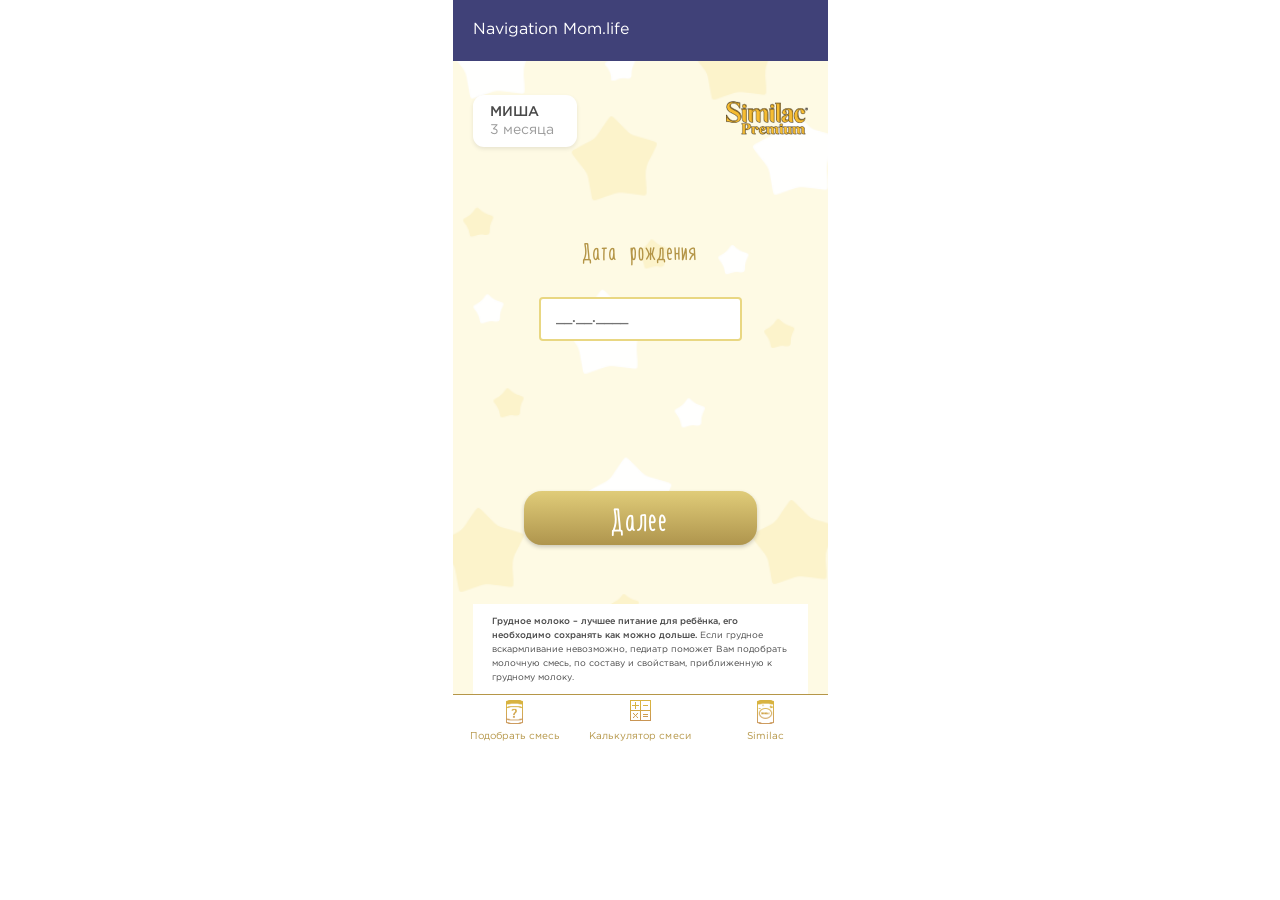
==== public/birthday.html @ ddb2da78 "changes" ====
<!DOCTYPE html>
<html lang="en">
  <head>
    <meta charset="utf-8">
    <meta http-equiv="X-UA-Compatible" content="IE=edge">
    <meta name="viewport" content="width=device-width , initial-scale=1">
    <meta name="description" content="">
    <meta name="keywords" content="">
    <title>index</title>
    <link rel="icon" href="favicon.ico" type="image/x-icon">
    <link rel="stylesheet" href="css/magnific-popup.css">
    <link rel="stylesheet" href="css/style.css">
    <!--if lt IE 9
    script(src='https://oss.maxcdn.com/html5shiv/3.7.2/html5shiv.min.js')
    script(src='https://oss.maxcdn.com/respond/1.4.2/respond.min.js')
    -->
  </head>
  <body>
    <div class="page">
      <header>Navigation Mom.life</header>
      <div class="content">
        <div class="content__header">
          <div class="header__person">
            <div class="person__name">Миша</div>
            <div class="person__years">3 месяца</div>
          </div>
          <div class="header__logo"><a href="index.html"><img src="images/logo.png" alt="Similac Premium"></a></div>
        </div>
        <div class="content__inner transparent">
          <ul class="pagination"></ul>
          <div class="inner__wrap">
            <form class="date__birth" action="#" id="date-choice">
              <h1 class="title text-center">Дата рождения</h1>
              <div class="form__el">
                <input type="text" name="birth-date" id="date" placeholder="__.__.____">
                <input class="primary__btn" type="submit" value="Далее">
              </div>
            </form>
          </div>
        </div>
        <div class="page__description"><strong>Грудное молоко – лучшее питание для ребёнка, его необходимо сохранять как можно дольше.</strong> Если грудное вскармливание невозможно, педиатр поможет Вам подобрать молочную смесь, по составу и свойствам, приближенную к грудному молоку.</div>
      </div>
      <div class="bottom__nav"><a href="screen-2.html">Подобрать смесь</a><a href="calculate.html">Калькулятор смеси</a><a href="products.html">Similac</a></div>
      <div class="mfp-hide white-popup-block" id="warning">
        <p>Помните, что данный сервис носит рекомендательный характер – все изменения в рацион малыша нужно вносить после согласования с педиатром!</p>
        <p class="brand__color"><strong>ВАЖНО:</strong> дети старше 6 месяцев должны получать дополнительное питание (прикорм) помимо грудного молока или смеси.</p>
        <form class="warning__form text-center" action="#">
          <div class="form__el">
            <input type="checkbox" name="choice-warning" id="check"><span></span>
            <label for="check">Я согласна</label>
          </div>
        </form>
        <p><a class="primary__btn is-disabled popup-modal-dismiss" href="birthday.html">Хорошо</a></p>
      </div>
    </div>
    <!-- jQuery-->
    <script src="https://code.jquery.com/jquery-3.2.1.slim.min.js" integrity="sha384-KJ3o2DKtIkvYIK3UENzmM7KCkRr/rE9/Qpg6aAZGJwFDMVNA/GpGFF93hXpG5KkN" crossorigin="anonymous"></script>
    <!-- Mask input-->
    <script src="js/jquery.maskedinput.min.js"></script>
    <!-- Magnific popup-->
    <script src="js/jquery.magnific-popup.min.js"></script>
    <!-- Main script-->
    <script src="js/main.js"></script>
  </body>
</html>
---- public/css/style.css ----
@charset "UTF-8";
/** Generated by FG **/
@font-face {
  font-family: 'Conv_GothamPro';
  src: url("../fonts/GothamPro.eot");
  src: local("☺"), url("../fonts/GothamPro.woff") format("woff"), url("../fonts/GothamPro.ttf") format("truetype"), url("../fonts/GothamPro.svg") format("svg");
  font-weight: normal;
  font-style: normal; }

/** Generated by FG **/
@font-face {
  font-family: 'Conv_GothamPro-Medium';
  src: url("../fonts/GothamPro-Medium.eot");
  src: local("☺"), url("../fonts/GothamPro-Medium.woff") format("woff"), url("../fonts/GothamPro-Medium.ttf") format("truetype"), url("../fonts/GothamPro-Medium.svg") format("svg");
  font-weight: normal;
  font-style: normal; }

/** Generated by FG **/
@font-face {
  font-family: 'Conv_Engine-Regular';
  src: url("../fonts/Engine-Regular.eot");
  src: local("☺"), url("../fonts/Engine-Regular.woff") format("woff"), url("../fonts/Engine-Regular.ttf") format("truetype"), url("../fonts/Engine-Regular.svg") format("svg");
  font-weight: normal;
  font-style: normal; }

* {
  margin: 0;
  padding: 0;
  border: 0;
  font: inherit;
  vertical-align: baseline; }

article, aside, details, figcaption, figure, footer, header, hgroup, menu, nav, section {
  display: block; }

body {
  min-height: 100%;
  position: relative;
  background-color: #fff;
  font-family: 'Conv_GothamPro' , sans-serif;
  font-weight: normal;
  font-style: normal;
  color: #4a4a4a;
  font-size: 14px;
  line-height: 1.3;
  -webkit-text-size-adjust: none; }

ol, ul {
  list-style: none; }

blockquote, q {
  quotes: none; }

blockquote:before, blockquote:after, q:before, q:after {
  content: '';
  content: none; }

table {
  border-collapse: collapse;
  border-spacing: 0; }

img {
  max-width: 100%;
  border: none; }

a {
  -webkit-transition: all .3s ease-in-out;
  -moz-transition: all .3s ease-in-out;
  -ms-transition: all .3s ease-in-out;
  -o-transition: all .3s ease-in-out;
  transition: all .3s ease-in-out; }

a:hover, a:active, a:focus {
  text-decoration: none; }

a:focus, input:focus, textarea:focus {
  outline: none; }

html {
  height: 100%; }

*, *:before, *:after {
  -moz-box-sizing: border-box;
  -webkit-box-sizing: border-box;
  box-sizing: border-box; }

.page {
  max-width: 375px;
  margin: 0 auto;
  background: url(../images/bg.png) center top no-repeat;
  -webkit-background-size: cover;
  -o-background-size: cover;
  background-size: cover; }

header {
  padding: 20px;
  background: #404178;
  font-size: 16px;
  color: #FFF; }

.content {
  padding: 34px 20px 0 20px;
  overflow: hidden; }

.content__header {
  margin-bottom: 30px;
  display: flex;
  -webkit-align-items: center;
  align-items: center;
  -webkit-justify-content: space-between;
  justify-content: space-between; }
  .content__header .header__person {
    min-width: 104px;
    padding: 8px 8px 8px 17px;
    line-height: 18px;
    border-radius: 11px;
    background-color: #ffffff;
    box-shadow: 0 2px 4px 0 rgba(0, 0, 0, 0.09); }
  .content__header .person__name {
    font-family: 'Conv_GothamPro-Medium';
    text-transform: uppercase;
    color: #4a4a4a; }
  .content__header .person__years {
    color: #9b9b9b; }

.nav {
  border-radius: 8px;
  background-color: #fff;
  overflow: hidden; }
  .nav li {
    list-style: none; }
  .nav a {
    display: block;
    padding: 14px 29px 14px 75px;
    font-family: 'Conv_Engine-Regular';
    font-size: 24px;
    text-decoration: none;
    text-transform: uppercase;
    color: #d4b569;
    background-repeat: no-repeat;
    background-position: 30px center; }
    .nav a:hover {
      background-color: #fefcef; }
    .nav a.choice {
      background-image: url(../images/similac.png); }
    .nav a.calculate {
      background-image: url(../images/calculator.png); }

.index__product {
  margin: 60px 0 35px 0;
  text-align: center;
  position: relative; }
  .index__product:after {
    content: "";
    position: absolute;
    top: 10px;
    left: 50%;
    width: 155px;
    height: 148px;
    margin-left: -76px;
    background-color: #c7e3a5;
    -webkit-border-radius: 50%;
    border-radius: 50%; }
  .index__product img {
    max-width: 133px;
    z-index: 1;
    position: relative; }

.page__description {
  background: #FFF;
  padding: 10px 19px;
  font-size: 9px;
  line-height: 14px;
  color: #4a4a4a; }
  .page__description strong {
    font-family: 'Conv_GothamPro-Medium'; }

.bottom__nav {
  background: #fff;
  border-top: 1px solid #b59648;
  display: flex;
  min-height: 48px;
  align-self: center;
  -webkit-justify-content: space-between;
  justify-content: space-between; }
  .bottom__nav a {
    width: 33%;
    min-height: 48px;
    padding-top: 35px;
    padding-bottom: 3px;
    text-decoration: none;
    font-size: 10px;
    letter-spacing: 0.1px;
    text-align: center;
    color: #b59648;
    background-repeat: no-repeat;
    background-position: center 5px; }
    .bottom__nav a:nth-child(1) {
      background-image: url(../images/similac_2.png); }
    .bottom__nav a:nth-child(2) {
      background-image: url(../images/calculator_2.png); }
    .bottom__nav a:nth-child(3) {
      background-image: url(../images/products.png); }
    .bottom__nav a:hover {
      background-color: #fbf8eb; }

.content__inner {
  margin-bottom: 17px;
  border-radius: 10px;
  background-color: #fff;
  box-shadow: 0 6px 10px 0 #dbd6c7; }
  .content__inner.transparent {
    background: transparent;
    -webkit-box-shadow: none;
    box-shadow: none; }

.text-center {
  text-align: center; }

.title {
  margin: 0;
  padding-top: 18px;
  padding-bottom: 18px;
  font-family: 'Conv_Engine-Regular';
  font-size: 24px;
  line-height: 1.25;
  color: #b49547; }

.padding__side {
  padding: 38px 20px; }

.inner__wrap {
  padding-left: 25px;
  padding-right: 25px;
  padding-bottom: 10px;
  font-size: 14px;
  line-height: 1.57;
  position: relative; }

.primary__btn {
  max-width: 233px;
  margin: 18px auto;
  line-height: 54px;
  display: block;
  text-decoration: none;
  text-align: center;
  font-family: 'Conv_Engine-Regular';
  font-size: 32px;
  color: #fff;
  background-image: linear-gradient(to bottom, #e0cc79, #af954d);
  box-shadow: 0 2px 4px 0 rgba(0, 0, 0, 0.2);
  -webkit-transition: all .3s ease-in-out;
  -moz-transition: all .3s ease-in-out;
  -ms-transition: all .3s ease-in-out;
  -o-transition: all .3s ease-in-out;
  transition: all .3s ease-in-out;
  -webkit-border-radius: 18px;
  border-radius: 18px; }
  .primary__btn:hover {
    background-image: linear-gradient(to bottom, #af954d, #e0cc79); }
  .primary__btn.light__btn {
    max-width: 300px;
    background: #FFF;
    color: #d8b340;
    box-shadow: 0 3px 4px 0 rgba(207, 168, 132, 0.28); }

.pagination {
  margin: 0;
  padding: 20px 0;
  text-align: center; }
  .pagination li {
    display: inline-block;
    vertical-align: top;
    margin: 0 5px; }
    .pagination li.active span {
      background-image: linear-gradient(to bottom, #d8b340, #c99554); }
  .pagination span {
    width: 13px;
    height: 13px;
    display: block;
    background-color: #f5ebd1;
    -webkit-border-radius: 50%;
    border-radius: 50%; }

.choice__form {
  padding: 0 35px; }

.form__section {
  margin-bottom: 50px;
  display: none; }
  .form__section:first-child {
    display: block; }
  .form__section .title {
    margin-bottom: 30px; }
  .form__section .primary__btn {
    margin-top: 80px; }

.form__el {
  padding: 14px 0;
  font-family: 'Conv_GothamPro-Medium';
  color: #4a4a4a; }
  .form__el label {
    cursor: pointer; }

input[type="text"] {
  width: 100%;
  max-width: 203px;
  height: 44px;
  margin: 0 auto;
  padding: 0 15px;
  display: block;
  color: #4a4a4a;
  border-radius: 4px;
  background-color: #ffffff;
  border: 2px solid #e9d782; }

input[type="radio"] {
  width: 21px;
  height: 21px;
  opacity: 0;
  cursor: pointer; }
  input[type="radio"] + span {
    width: 21px;
    height: 21px;
    margin-left: -21px;
    margin-right: 18px;
    display: inline-block;
    vertical-align: middle;
    border: 2px solid #dfc88d;
    -webkit-border-radius: 50%;
    border-radius: 50%; }
  input[type="radio"]:checked + span {
    box-shadow: 0 0 0 3px #fff inset;
    background-image: linear-gradient(to bottom, #d8b340, #c99554); }

input[type="checkbox"] {
  width: 30px;
  height: 30px;
  opacity: 0;
  cursor: pointer; }
  input[type="checkbox"] + span {
    width: 30px;
    height: 30px;
    margin-left: -30px;
    margin-right: 15px;
    display: inline-block;
    vertical-align: middle;
    border: 2px solid #dfc88d;
    -webkit-border-radius: 50%;
    border-radius: 50%; }
  input[type="checkbox"]:checked + span {
    background: url(../images/checkbox.svg) no-repeat center center; }

input[type="submit"] {
  width: 100%;
  cursor: pointer; }

.date__birth .primary__btn {
  margin-top: 150px; }

.products__item {
  margin-bottom: 14px; }
  .products__item a {
    min-height: 73px;
    border-radius: 4px;
    background-color: #fff;
    display: flex;
    -webkit-justify-content: space-between;
    justify-content: space-between;
    -webkit-align-items: center;
    align-items: center;
    padding-left: 20px;
    padding-right: 15px;
    text-decoration: none;
    font-size: 14px;
    line-height: 1.57;
    color: #b49547;
    background-image: url(../images/arrow-right.svg);
    background-repeat: no-repeat;
    background-position: 95% center;
    -webkit-transition: all .3s ease-in-out;
    -moz-transition: all .3s ease-in-out;
    -ms-transition: all .3s ease-in-out;
    -o-transition: all .3s ease-in-out;
    transition: all .3s ease-in-out; }
    .products__item a:hover {
      background-color: #fbf8eb;
      box-shadow: 0 2px 5px 0 rgba(181, 150, 71, 0.32); }
  .products__item .products__img {
    max-width: 56px;
    margin-right: 30px;
    padding-left: 3px;
    padding-right: 3px;
    position: relative; }
    .products__item .products__img img {
      position: relative;
      vertical-align: middle;
      z-index: 1; }
    .products__item .products__img:after {
      content: "";
      position: absolute;
      top: 5px;
      left: 0;
      width: 56px;
      height: 56px;
      -webkit-border-radius: 50%;
      border-radius: 50%; }
    .products__item .products__img.bg-1:after {
      background-color: #bde2ed; }
    .products__item .products__img.bg-2:after {
      background-color: #eee; }
    .products__item .products__img.bg-3:after {
      background-color: rgba(108, 176, 113, 0.46); }
    .products__item .products__img.bg-4:after {
      background-color: #e3c3da; }
    .products__item .products__img.bg-5:after {
      background-color: rgba(160, 104, 160, 0.56); }
    .products__item .products__img.bg-6:after {
      background-color: rgba(239, 0, 17, 0.39); }
    .products__item .products__img.bg-7:after {
      background-color: rgba(223, 64, 12, 0.23); }
    .products__item .products__img.bg-8:after {
      background-color: rgba(226, 176, 48, 0.45); }
    .products__item .products__img.bg-9:after {
      background-color: #fed7ec; }

.product__header .back__to {
  margin-right: 20px; }

.product__header .subtitle {
  font-family: 'Conv_GothamPro-Medium';
  font-size: 18px;
  line-height: 1.22;
  color: #b59648; }

.back__to {
  width: 15px;
  height: 24px;
  display: inline-block;
  vertical-align: bottom;
  font-size: 0;
  background: url(../images/arrow-right.svg) no-repeat;
  -webkit-transform: rotate(-180deg);
  -moz-transform: rotate(-180deg);
  -ms-transform: rotate(-180deg);
  -o-transform: rotate(-180deg);
  transform: rotate(-180deg); }

.product__description {
  padding-top: 17px; }
  .product__description p {
    margin-bottom: 20px; }

.detail__product {
  position: relative;
  text-align: center;
  margin-top: 28px;
  margin-bottom: 24px;
  padding: 0 50px; }
  .detail__product:after {
    content: "";
    position: absolute;
    top: 7px;
    left: 0;
    width: 328px;
    height: 280px;
    background-color: rgba(255, 255, 255, 0.64);
    -webkit-border-radius: 50px;
    border-radius: 50px; }
  .detail__product img {
    max-width: 100%;
    position: relative;
    z-index: 1; }

.buy__btn {
  width: 100%;
  max-width: 100%;
  margin: 0;
  -webkit-border-radius: 0;
  border-radius: 0; }

.mfp-bg {
  opacity: .3; }

.mfp-content {
  max-width: 335px;
  padding: 35px 25px;
  line-height: 1.57;
  border-radius: 10px;
  background-color: #fff;
  box-shadow: 0 6px 10px 0 #dbd6c7; }
  .mfp-content .primary__btn {
    margin-bottom: 0; }

.brand__color {
  margin: 20px 0;
  color: #ac872a; }
  .brand__color strong {
    font-family: 'Conv_GothamPro-Medium'; }

.is-disabled {
  pointer-events: none;
  cursor: not-allowed;
  opacity: .5; }

.is-hidden {
  display: none !important; }

.recomend {
  padding-left: 100px; }

.recomend__img {
  width: 100%;
  max-width: 133px;
  position: absolute;
  left: -10px;
  top: 20px; }
  .recomend__img img {
    position: relative;
    z-index: 1; }
  .recomend__img:after {
    content: "";
    position: absolute;
    top: -10px;
    left: -85px;
    width: 198px;
    height: 198px;
    background-image: -webkit-linear-gradient(104deg, #fcecb7, #f8d580);
    background-image: -o-linear-gradient(104deg, #fcecb7, #f8d580);
    background-image: linear-gradient(194deg, #fcecb7, #f8d580);
    -webkit-border-radius: 50%;
    border-radius: 50%; }

.recomend__atention {
  font-size: 12px;
  font-family: 'Conv_GothamPro-Medium'; }

.min-height {
  min-height: 230px; }

/* Media query */
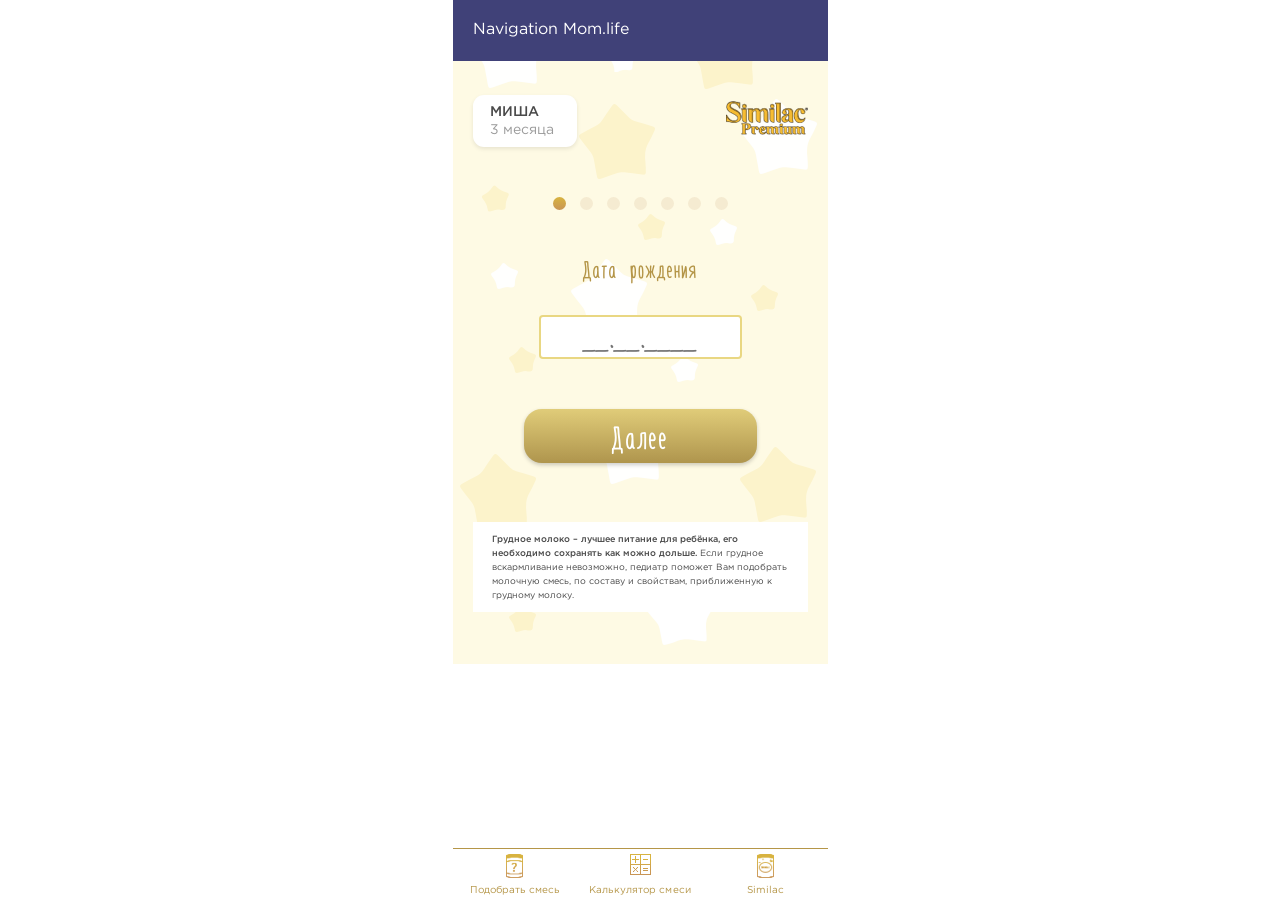
==== commit 1d22bf44: "some changes" ====
--- a/public/birthday.html
+++ b/public/birthday.html
@@ -27,7 +27,15 @@
           <div class="header__logo"><a href="index.html"><img src="images/logo.png" alt="Similac Premium"></a></div>
         </div>
         <div class="content__inner transparent">
-          <ul class="pagination"></ul>
+          <ul class="pagination">
+            <li class="active"><span></span></li>
+            <li><span></span></li>
+            <li><span></span></li>
+            <li><span></span></li>
+            <li><span></span></li>
+            <li><span></span></li>
+            <li><span></span></li>
+          </ul>
           <div class="inner__wrap">
             <form class="date__birth" action="#" id="date-choice">
               <h1 class="title text-center">Дата рождения</h1>
--- a/public/css/style.css
+++ b/public/css/style.css
@@ -87,6 +87,7 @@
 .page {
   max-width: 375px;
   margin: 0 auto;
+  padding-bottom: 52px;
   background: url(../images/bg.png) center top no-repeat;
   -webkit-background-size: cover;
   -o-background-size: cover;
@@ -176,10 +177,15 @@
     font-family: 'Conv_GothamPro-Medium'; }
 
 .bottom__nav {
+  position: fixed;
+  width: 100%;
+  max-width: 375px;
+  bottom: 0;
   background: #fff;
   border-top: 1px solid #b59648;
   display: flex;
   min-height: 48px;
+  z-index: 9;
   align-self: center;
   -webkit-justify-content: space-between;
   justify-content: space-between; }
@@ -355,8 +361,14 @@
   width: 100%;
   cursor: pointer; }
 
+.date__birth input#date {
+  font-size: 30px;
+  text-align: center;
+  font-family: 'Conv_Engine-Regular';
+  letter-spacing: -2px; }
+
 .date__birth .primary__btn {
-  margin-top: 150px; }
+  margin-top: 50px; }
 
 .products__item {
   margin-bottom: 14px; }
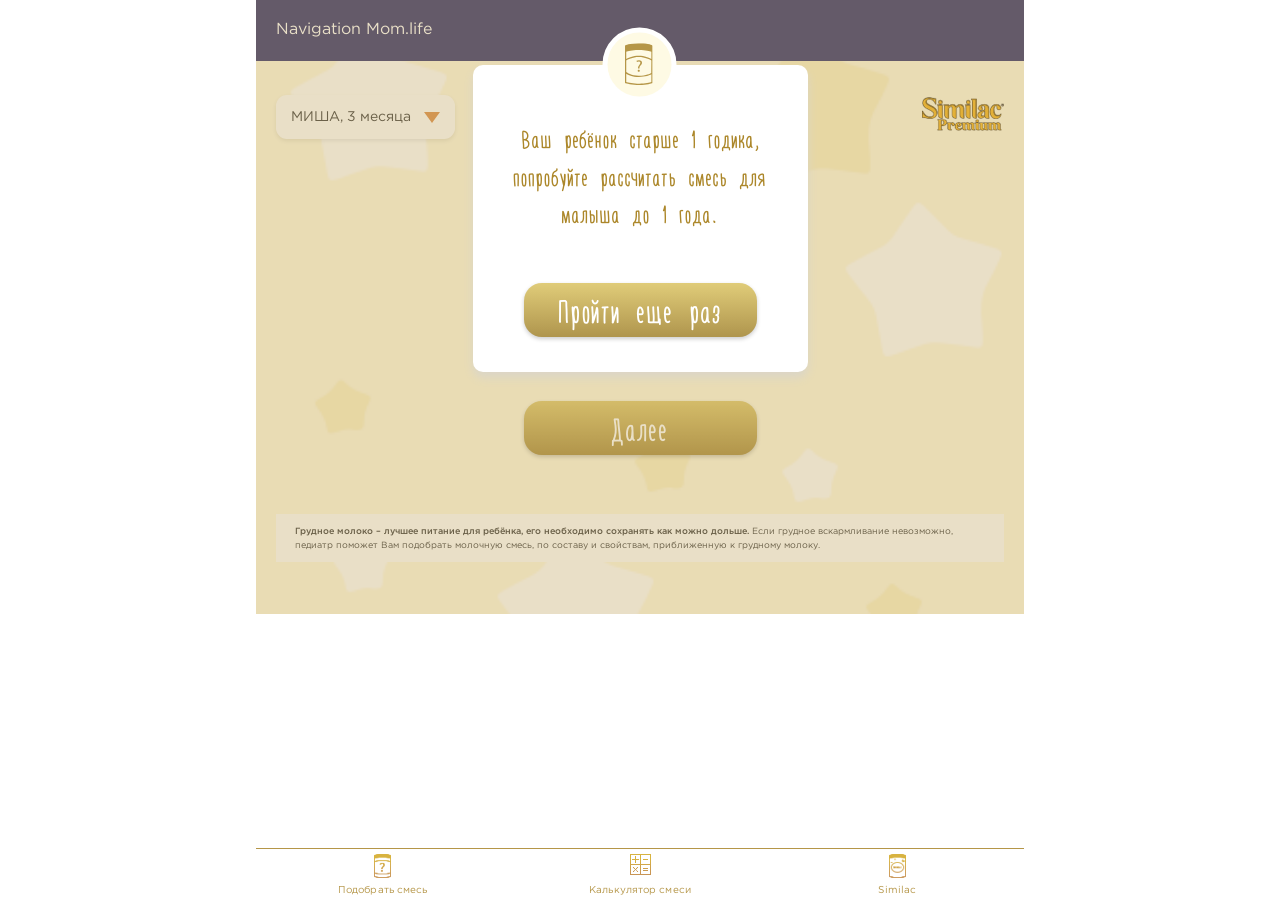
==== commit 41769bfe: "some changes" ====
--- a/public/birthday.html
+++ b/public/birthday.html
@@ -20,9 +20,14 @@
       <header>Navigation Mom.life</header>
       <div class="content">
         <div class="content__header">
-          <div class="header__person">
-            <div class="person__name">Миша</div>
-            <div class="person__years">3 месяца</div>
+          <div class="person">
+            <!--.person__name Миша-->
+            <!--.person__years 3 месяца-->
+            <select name="person">
+              <option value="МИША, 3 месяца">МИША, 3 месяца</option>
+              <option value="МАША, 12 месяцев">МАША, 12 месяцев</option>
+              <option value="АЛЕКСИС, 8 месяцев">АЛЕКСИС, 8 месяцев</option>
+            </select>
           </div>
           <div class="header__logo"><a href="index.html"><img src="images/logo.png" alt="Similac Premium"></a></div>
         </div>
@@ -60,6 +65,14 @@
         </form>
         <p><a class="primary__btn is-disabled popup-modal-dismiss" href="birthday.html">Хорошо</a></p>
       </div>
+      <div id="old-year">
+        <div class="mfp-content popup">
+          <p class="brand__color">Ваш ребёнок старше 1 годика, попробуйте рассчитать смесь для малыша до 1 года.</p>
+          <p>
+            <button class="primary__btn">Пройти еще раз</button>
+          </p>
+        </div>
+      </div>
     </div>
     <!-- jQuery-->
     <script src="https://code.jquery.com/jquery-3.2.1.slim.min.js" integrity="sha384-KJ3o2DKtIkvYIK3UENzmM7KCkRr/rE9/Qpg6aAZGJwFDMVNA/GpGFF93hXpG5KkN" crossorigin="anonymous"></script>
@@ -67,6 +80,8 @@
     <script src="js/jquery.maskedinput.min.js"></script>
     <!-- Magnific popup-->
     <script src="js/jquery.magnific-popup.min.js"></script>
+    <!-- Select-->
+    <script src="js/jquery.selectric.js"></script>
     <!-- Main script-->
     <script src="js/main.js"></script>
   </body>
--- a/public/css/style.css
+++ b/public/css/style.css
@@ -1,4 +1,188 @@
 @charset "UTF-8";
+.selectric-wrapper {
+  position: relative;
+  cursor: pointer;
+  width: 100%; }
+
+.selectric-responsive {
+  width: 100%; }
+
+.selectric {
+  min-width: 104px;
+  line-height: 18px;
+  border-radius: 11px;
+  background-color: #ffffff;
+  box-shadow: 0 2px 4px 0 rgba(0, 0, 0, 0.09);
+  position: relative;
+  overflow: hidden;
+  transition: border .25s ease-in-out; }
+  .selectric .label {
+    display: block;
+    white-space: nowrap;
+    overflow: hidden;
+    text-overflow: ellipsis;
+    margin: 0 44px 0 15px;
+    font-size: 14px;
+    line-height: 44px;
+    color: #4a4a4a;
+    height: 44px;
+    user-select: none; }
+  .selectric .button {
+    display: block;
+    position: absolute;
+    right: 0;
+    top: 0;
+    width: 46px;
+    height: 46px;
+    line-height: 44px;
+    color: #BBB;
+    text-indent: -9999px;
+    text-align: center;
+    /*font: 0/0 a;
+    *font: 20px/44px Lucida Sans Unicode, Arial Unicode MS, Arial;*/ }
+    .selectric .button:after {
+      content: "";
+      position: absolute;
+      top: 0;
+      right: 0;
+      bottom: 0;
+      left: 0;
+      margin: auto;
+      width: 16px;
+      height: 11px;
+      background: url("../images/select-arrow.svg") no-repeat center center; }
+
+.selectric-open .selectric {
+  border-radius: 11px 11px 0 0;
+  box-shadow: none; }
+
+.selectric-open .selectric-items {
+  border-radius: 0 0 11px 11px;
+  box-shadow: 0 2px 4px 0 rgba(0, 0, 0, 0.09); }
+
+.selectric-focus .selectric {
+  border-color: #fff; }
+
+.selectric-hover .selectric {
+  border-color: #fff; }
+  .selectric-hover .selectric .button {
+    color: #a2a2a2; }
+
+.selectric-open {
+  z-index: 9999; }
+  .selectric-open .selectric {
+    border-color: #fff; }
+  .selectric-open .selectric-items {
+    display: block; }
+
+.selectric-disabled {
+  filter: alpha(opacity=50);
+  opacity: 0.5;
+  cursor: default;
+  user-select: none; }
+
+.selectric-hide-select {
+  position: relative;
+  overflow: hidden;
+  width: 0;
+  height: 0; }
+  .selectric-hide-select select {
+    position: absolute;
+    left: -100%; }
+  .selectric-hide-select.selectric-is-native {
+    position: absolute;
+    width: 100%;
+    height: 100%;
+    z-index: 10; }
+    .selectric-hide-select.selectric-is-native select {
+      position: absolute;
+      top: 0;
+      left: 0;
+      right: 0;
+      height: 100%;
+      width: 100%;
+      border: none;
+      z-index: 1;
+      box-sizing: border-box;
+      opacity: 0; }
+
+.selectric-input {
+  position: absolute !important;
+  top: 0 !important;
+  left: 0 !important;
+  overflow: hidden !important;
+  clip: rect(0, 0, 0, 0) !important;
+  margin: 0 !important;
+  padding: 0 !important;
+  width: 1px !important;
+  height: 1px !important;
+  outline: none !important;
+  border: none !important;
+  *font: 0/0 a !important;
+  background: none !important; }
+
+.selectric-temp-show {
+  position: absolute !important;
+  visibility: hidden !important;
+  display: block !important; }
+
+/* Items box */
+.selectric-items {
+  display: none;
+  position: absolute;
+  top: 100%;
+  left: 0;
+  background: #fff;
+  padding: 0 15px;
+  z-index: -1; }
+  .selectric-items .selectric-scroll {
+    height: 100%;
+    overflow: auto; }
+  .selectric-above .selectric-items {
+    top: auto;
+    bottom: 100%; }
+  .selectric-items ul, .selectric-items li {
+    list-style: none;
+    padding: 0;
+    margin: 0;
+    font-size: 14px; }
+  .selectric-items li {
+    display: block;
+    padding: 7px 0;
+    color: #4a4a4a;
+    cursor: pointer;
+    border-bottom: 1px solid #dedede; }
+    .selectric-items li:last-child {
+      border: none; }
+    .selectric-items li.selected {
+      background: transparent;
+      color: #d07720; }
+    .selectric-items li.highlighted {
+      background: transparent;
+      color: #d07720; }
+    .selectric-items li:hover {
+      background: transparent;
+      color: #d07720; }
+  .selectric-items .disabled {
+    filter: alpha(opacity=50);
+    opacity: 0.5;
+    cursor: default !important;
+    background: none !important;
+    color: #666 !important;
+    user-select: none; }
+  .selectric-items .selectric-group .selectric-group-label {
+    font-weight: bold;
+    padding-left: 10px;
+    cursor: default;
+    user-select: none;
+    background: none;
+    color: #444; }
+  .selectric-items .selectric-group.disabled li {
+    filter: alpha(opacity=100);
+    opacity: 1; }
+  .selectric-items .selectric-group li {
+    padding-left: 25px; }
+
 /** Generated by FG **/
 @font-face {
   font-family: 'Conv_GothamPro';
@@ -85,9 +269,11 @@
   box-sizing: border-box; }
 
 .page {
-  max-width: 375px;
+  max-width: 768px;
   margin: 0 auto;
   padding-bottom: 52px;
+  position: relative;
+  overflow: hidden;
   background: url(../images/bg.png) center top no-repeat;
   -webkit-background-size: cover;
   -o-background-size: cover;
@@ -123,6 +309,9 @@
     color: #4a4a4a; }
   .content__header .person__years {
     color: #9b9b9b; }
+
+.header__logo {
+  margin-left: auto; }
 
 .nav {
   border-radius: 8px;
@@ -179,7 +368,7 @@
 .bottom__nav {
   position: fixed;
   width: 100%;
-  max-width: 375px;
+  max-width: 768px;
   bottom: 0;
   background: #fff;
   border-top: 1px solid #b59648;
@@ -269,6 +458,11 @@
     background: #FFF;
     color: #d8b340;
     box-shadow: 0 3px 4px 0 rgba(207, 168, 132, 0.28); }
+
+button {
+  width: 100%; }
+  button:hover {
+    cursor: pointer; }
 
 .pagination {
   margin: 0;
@@ -473,9 +667,10 @@
     content: "";
     position: absolute;
     top: 7px;
-    left: 0;
+    left: 50%;
     width: 328px;
     height: 280px;
+    margin-left: -164px;
     background-color: rgba(255, 255, 255, 0.64);
     -webkit-border-radius: 50px;
     border-radius: 50px; }
@@ -486,8 +681,11 @@
 
 .buy__btn {
   width: 100%;
-  max-width: 100%;
+  max-width: 768px;
+  position: fixed;
   margin: 0;
+  bottom: 0;
+  z-index: 9;
   -webkit-border-radius: 0;
   border-radius: 0; }
 
@@ -519,6 +717,8 @@
   display: none !important; }
 
 .recomend {
+  display: flex;
+  align-items: center;
   padding-left: 100px; }
 
 .recomend__img {
@@ -550,4 +750,38 @@
 .min-height {
   min-height: 230px; }
 
+#old-year {
+  width: 100%;
+  height: 100%;
+  font-family: 'Conv_Engine-Regular';
+  position: absolute;
+  top: 0;
+  left: 0;
+  font-size: 24px;
+  line-height: 30px;
+  text-align: center; }
+  #old-year .brand__color {
+    text-align: center;
+    margin-bottom: 50px; }
+  #old-year:before {
+    content: "";
+    position: absolute;
+    width: 100%;
+    height: 100%;
+    top: 0;
+    left: 0;
+    background: rgba(181, 150, 71, 0.3); }
+  #old-year .popup {
+    top: 35%;
+    margin-top: -150px; }
+    #old-year .popup:after {
+      content: "";
+      position: absolute;
+      width: 75px;
+      height: 75px;
+      top: -38px;
+      left: 50%;
+      margin-left: -38px;
+      background: url(../images/popup.svg) no-repeat; }
+
 /* Media query */
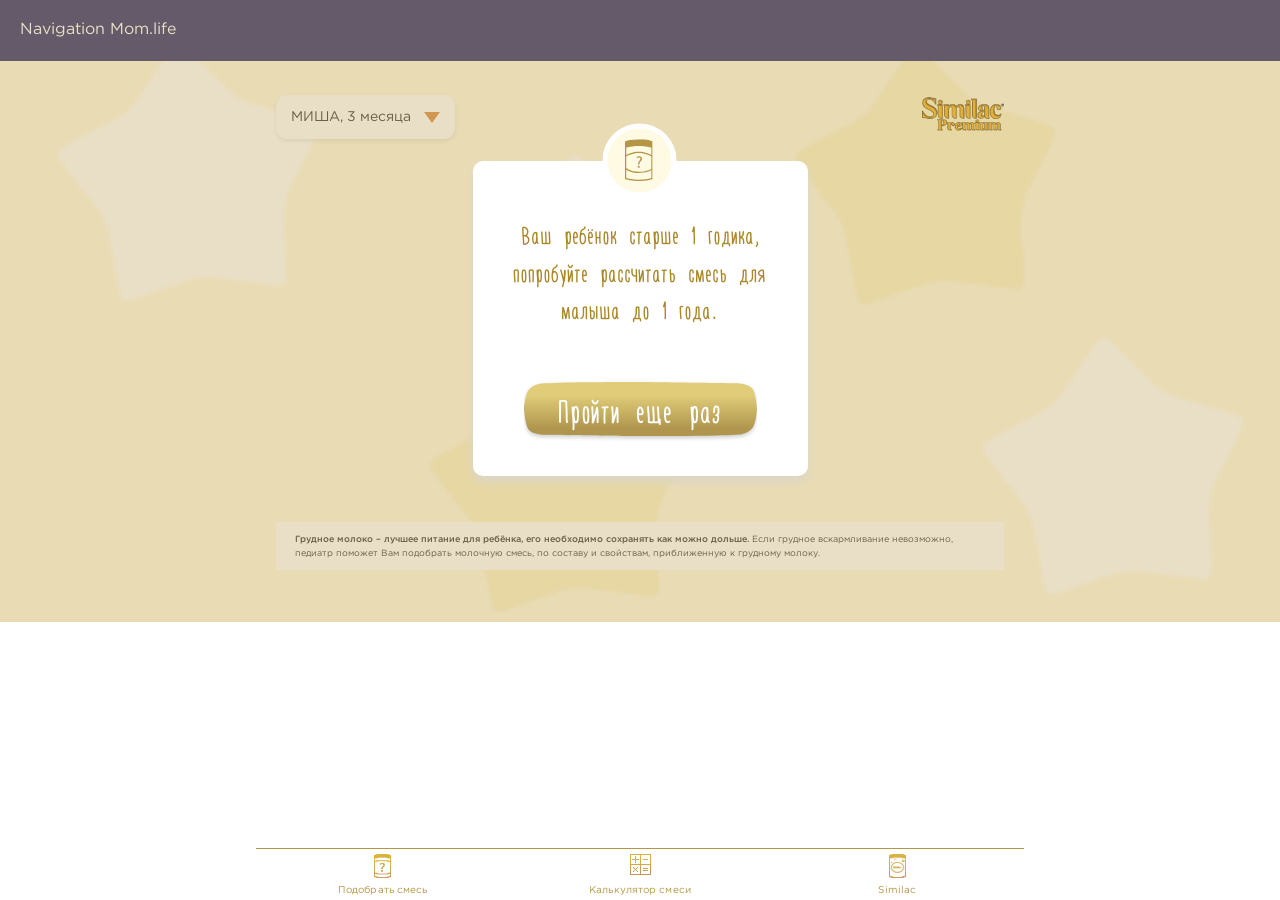
==== commit ab89dc96: "fix bug" ====
--- a/public/birthday.html
+++ b/public/birthday.html
@@ -69,7 +69,7 @@
         <div class="mfp-content popup">
           <p class="brand__color">Ваш ребёнок старше 1 годика, попробуйте рассчитать смесь для малыша до 1 года.</p>
           <p>
-            <button class="primary__btn">Пройти еще раз</button>
+            <button class="primary__btn test-again">Пройти еще раз</button>
           </p>
         </div>
       </div>
--- a/public/css/style.css
+++ b/public/css/style.css
@@ -269,7 +269,7 @@
   box-sizing: border-box; }
 
 .page {
-  max-width: 768px;
+  /*max-width: 768px;*/
   margin: 0 auto;
   padding-bottom: 52px;
   position: relative;
@@ -286,6 +286,8 @@
   color: #FFF; }
 
 .content {
+  max-width: 768px;
+  margin: 0 auto;
   padding: 34px 20px 0 20px;
   overflow: hidden; }
 
@@ -370,6 +372,8 @@
   width: 100%;
   max-width: 768px;
   bottom: 0;
+  left: 50%;
+  margin-left: -384px;
   background: #fff;
   border-top: 1px solid #b59648;
   display: flex;
@@ -434,6 +438,7 @@
 
 .primary__btn {
   max-width: 233px;
+  height: 62px;
   margin: 18px auto;
   line-height: 54px;
   display: block;
@@ -442,8 +447,7 @@
   font-family: 'Conv_Engine-Regular';
   font-size: 32px;
   color: #fff;
-  background-image: linear-gradient(to bottom, #e0cc79, #af954d);
-  box-shadow: 0 2px 4px 0 rgba(0, 0, 0, 0.2);
+  background: url(../images/btn.svg) no-repeat center top;
   -webkit-transition: all .3s ease-in-out;
   -moz-transition: all .3s ease-in-out;
   -ms-transition: all .3s ease-in-out;
@@ -452,12 +456,11 @@
   -webkit-border-radius: 18px;
   border-radius: 18px; }
   .primary__btn:hover {
-    background-image: linear-gradient(to bottom, #af954d, #e0cc79); }
+    opacity: .8; }
   .primary__btn.light__btn {
     max-width: 300px;
-    background: #FFF;
-    color: #d8b340;
-    box-shadow: 0 3px 4px 0 rgba(207, 168, 132, 0.28); }
+    background: url(../images/btn-white.svg) no-repeat center top;
+    color: #d8b340; }
 
 button {
   width: 100%; }
@@ -583,7 +586,7 @@
     color: #b49547;
     background-image: url(../images/arrow-right.svg);
     background-repeat: no-repeat;
-    background-position: 95% center;
+    background-position: 97% center;
     -webkit-transition: all .3s ease-in-out;
     -moz-transition: all .3s ease-in-out;
     -ms-transition: all .3s ease-in-out;
@@ -682,10 +685,14 @@
 .buy__btn {
   width: 100%;
   max-width: 768px;
+  line-height: 52px;
+  height: 52px;
   position: fixed;
   margin: 0;
   bottom: 0;
   z-index: 9;
+  background-image: linear-gradient(to bottom, #e0cc79, #af954d);
+  box-shadow: 0 2px 4px 0 rgba(0, 0, 0, 0.2);
   -webkit-border-radius: 0;
   border-radius: 0; }
 
@@ -759,7 +766,8 @@
   left: 0;
   font-size: 24px;
   line-height: 30px;
-  text-align: center; }
+  text-align: center;
+  z-index: 9; }
   #old-year .brand__color {
     text-align: center;
     margin-bottom: 50px; }
@@ -772,7 +780,7 @@
     left: 0;
     background: rgba(181, 150, 71, 0.3); }
   #old-year .popup {
-    top: 35%;
+    top: 50%;
     margin-top: -150px; }
     #old-year .popup:after {
       content: "";
@@ -785,3 +793,7 @@
       background: url(../images/popup.svg) no-repeat; }
 
 /* Media query */
+@media screen and (max-width: 768px) {
+  .bottom__nav {
+    left: 0;
+    margin-left: 0; } }
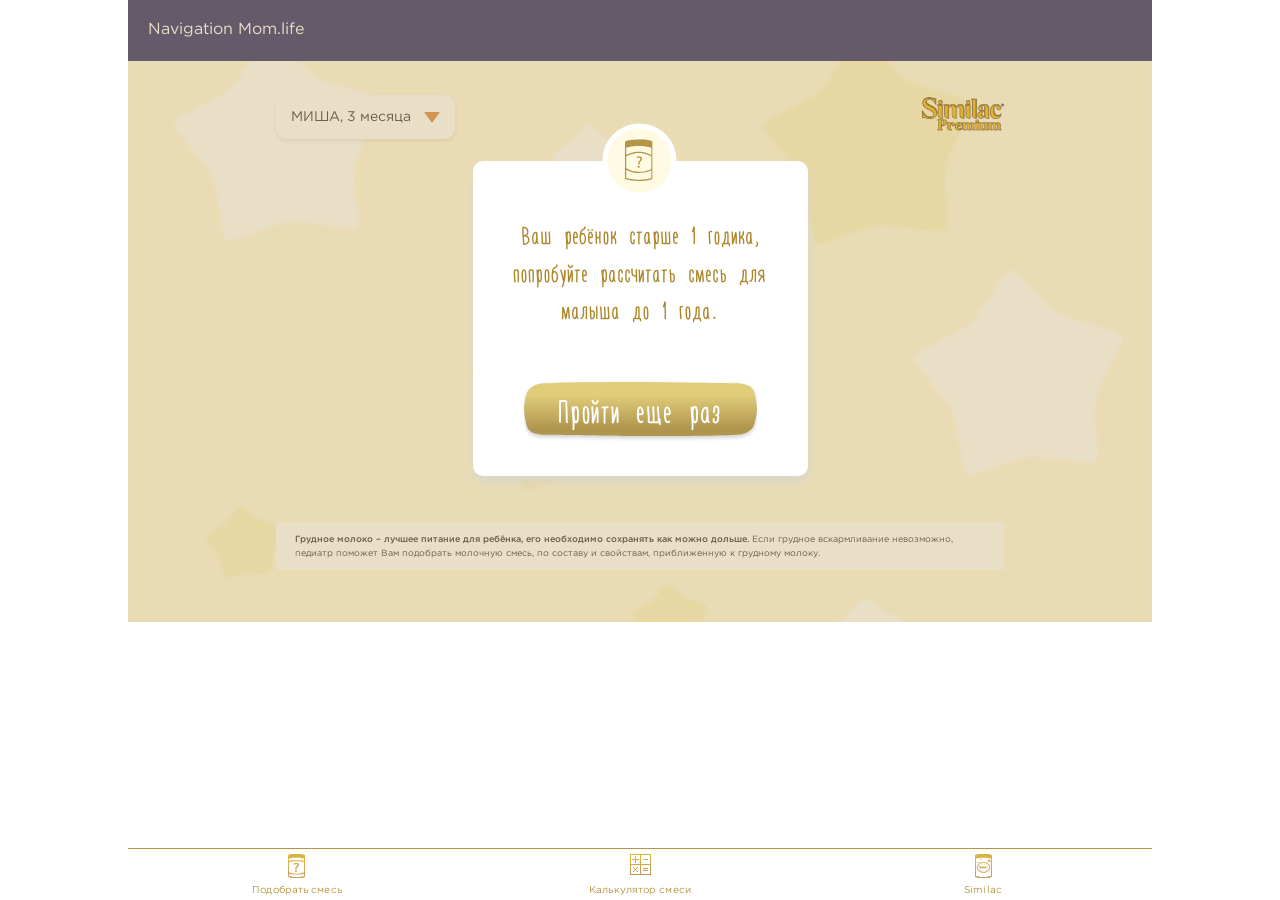
==== commit ec45bbfa: "fix + feature" ====
--- a/public/birthday.html
+++ b/public/birthday.html
@@ -23,10 +23,10 @@
           <div class="person">
             <!--.person__name Миша-->
             <!--.person__years 3 месяца-->
-            <select name="person">
-              <option value="МИША, 3 месяца">МИША, 3 месяца</option>
-              <option value="МАША, 12 месяцев">МАША, 12 месяцев</option>
-              <option value="АЛЕКСИС, 8 месяцев">АЛЕКСИС, 8 месяцев</option>
+            <select name="person" id="person">
+              <option value="МИША, 3 месяца" data-id="1">МИША, 3 месяца</option>
+              <option value="МАША, 12 месяцев" data-id="2">МАША, 12 месяцев</option>
+              <option value="АЛЕКСИС, 8 месяцев" data-id="3">АЛЕКСИС, 8 месяцев</option>
             </select>
           </div>
           <div class="header__logo"><a href="index.html"><img src="images/logo.png" alt="Similac Premium"></a></div>
--- a/public/css/style.css
+++ b/public/css/style.css
@@ -269,7 +269,7 @@
   box-sizing: border-box; }
 
 .page {
-  /*max-width: 768px;*/
+  max-width: 1024px;
   margin: 0 auto;
   padding-bottom: 52px;
   position: relative;
@@ -370,10 +370,10 @@
 .bottom__nav {
   position: fixed;
   width: 100%;
-  max-width: 768px;
+  max-width: 1024px;
   bottom: 0;
   left: 50%;
-  margin-left: -384px;
+  margin-left: -512px;
   background: #fff;
   border-top: 1px solid #b59648;
   display: flex;
@@ -684,12 +684,14 @@
 
 .buy__btn {
   width: 100%;
-  max-width: 768px;
+  max-width: 1024px;
   line-height: 52px;
   height: 52px;
   position: fixed;
+  left: 50%;
   margin: 0;
   bottom: 0;
+  margin-left: -512px;
   z-index: 9;
   background-image: linear-gradient(to bottom, #e0cc79, #af954d);
   box-shadow: 0 2px 4px 0 rgba(0, 0, 0, 0.2);
@@ -727,6 +729,14 @@
   display: flex;
   align-items: center;
   padding-left: 100px; }
+  .recomend.row-column {
+    -webkit-justify-content: space-evenly;
+    justify-content: space-evenly;
+    -webkit-align-items: self-start;
+    align-items: self-start;
+    -webkit-flex-direction: column;
+    -ms-flex-direction: column;
+    flex-direction: column; }
 
 .recomend__img {
   width: 100%;
@@ -793,7 +803,7 @@
       background: url(../images/popup.svg) no-repeat; }
 
 /* Media query */
-@media screen and (max-width: 768px) {
-  .bottom__nav {
+@media screen and (max-width: 1024px) {
+  .bottom__nav, .buy__btn {
     left: 0;
     margin-left: 0; } }
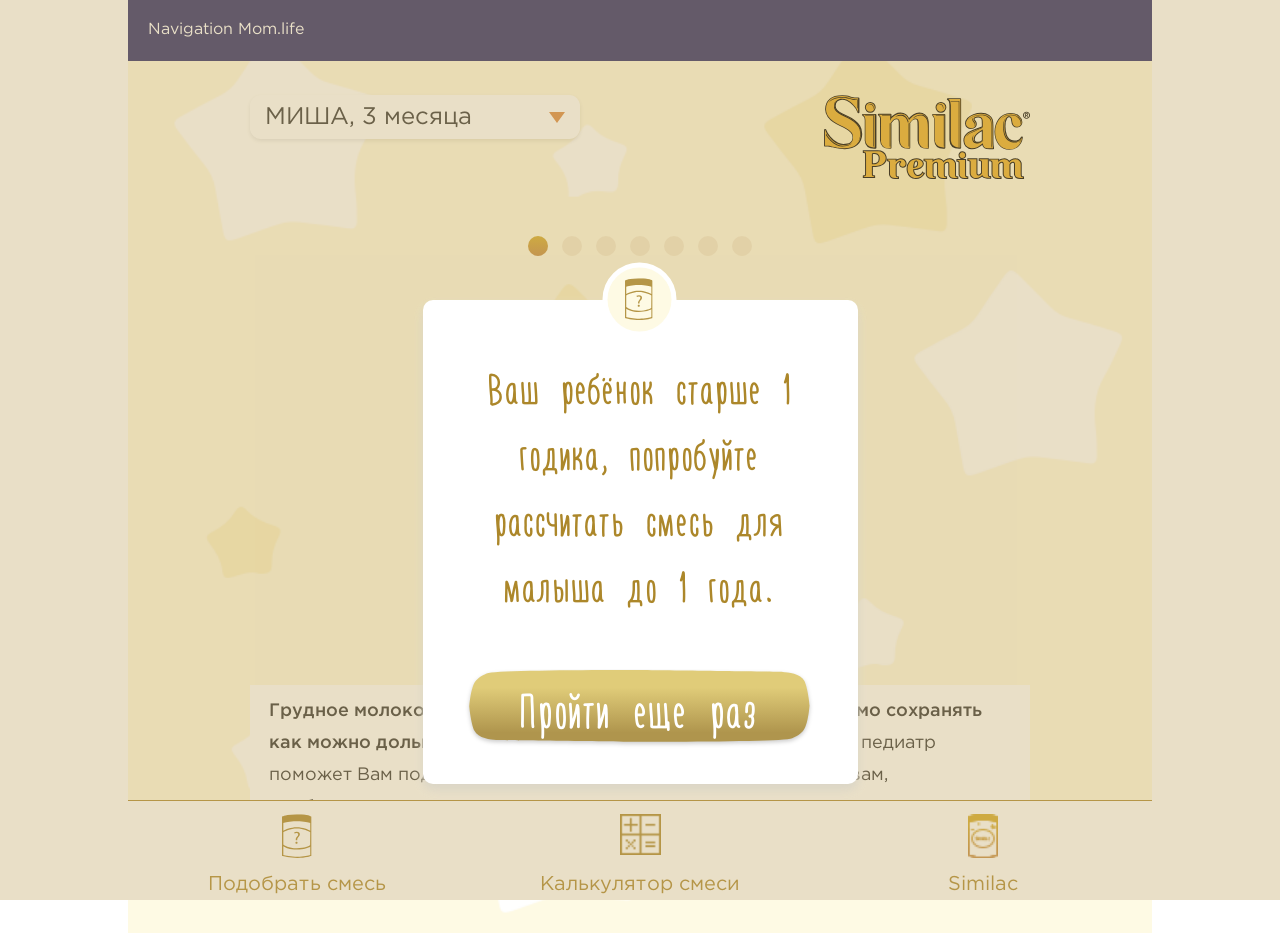
==== commit 88df3b72: "tablet chnages" ====
--- a/public/birthday.html
+++ b/public/birthday.html
@@ -29,7 +29,7 @@
               <option value="АЛЕКСИС, 8 месяцев" data-id="3">АЛЕКСИС, 8 месяцев</option>
             </select>
           </div>
-          <div class="header__logo"><a href="index.html"><img src="images/logo.png" alt="Similac Premium"></a></div>
+          <div class="header__logo"><a href="index.html"><img src="images/logo.svg" alt="Similac Premium"></a></div>
         </div>
         <div class="content__inner transparent">
           <ul class="pagination">
--- a/public/css/style.css
+++ b/public/css/style.css
@@ -270,11 +270,12 @@
 
 .page {
   max-width: 1024px;
+  min-height: 100vh;
   margin: 0 auto;
   padding-bottom: 52px;
   position: relative;
   overflow: hidden;
-  background: url(../images/bg.png) center top no-repeat;
+  background: url(../images/bg@2x.png) center top no-repeat;
   -webkit-background-size: cover;
   -o-background-size: cover;
   background-size: cover; }
@@ -313,7 +314,8 @@
     color: #9b9b9b; }
 
 .header__logo {
-  margin-left: auto; }
+  margin-left: auto;
+  max-width: 82px; }
 
 .nav {
   border-radius: 8px;
@@ -334,9 +336,11 @@
     .nav a:hover {
       background-color: #fefcef; }
     .nav a.choice {
-      background-image: url(../images/similac.png); }
+      background-image: url(../images/similac-tablet.svg);
+      background-size: 22px 27px; }
     .nav a.calculate {
-      background-image: url(../images/calculator.png); }
+      background-image: url(../images/calculator-tablet.png);
+      background-size: 24px 21px; }
 
 .index__product {
   margin: 60px 0 35px 0;
@@ -395,11 +399,14 @@
     background-repeat: no-repeat;
     background-position: center 5px; }
     .bottom__nav a:nth-child(1) {
-      background-image: url(../images/similac_2.png); }
+      background-image: url(../images/similac-tablet.svg);
+      background-size: 17px 24px; }
     .bottom__nav a:nth-child(2) {
-      background-image: url(../images/calculator_2.png); }
+      background-image: url(../images/calculator-tablet.png);
+      background-size: 21px 21px; }
     .bottom__nav a:nth-child(3) {
-      background-image: url(../images/products.png); }
+      background-image: url(../images/products@3x.png);
+      background-size: 17px 24px; }
     .bottom__nav a:hover {
       background-color: #fbf8eb; }
 
@@ -447,7 +454,10 @@
   font-family: 'Conv_Engine-Regular';
   font-size: 32px;
   color: #fff;
-  background: url(../images/btn.svg) no-repeat center top;
+  background: url(../images/t-button.svg) no-repeat center top;
+  -webkit-background-size: 233px 62px;
+  -o-background-size: 233px 62px;
+  background-size: 233px 62px;
   -webkit-transition: all .3s ease-in-out;
   -moz-transition: all .3s ease-in-out;
   -ms-transition: all .3s ease-in-out;
@@ -458,8 +468,10 @@
   .primary__btn:hover {
     opacity: .8; }
   .primary__btn.light__btn {
-    max-width: 300px;
-    background: url(../images/btn-white.svg) no-repeat center top;
+    max-width: 310px;
+    height: 74px;
+    background: url(../images/t-button-copy.svg) no-repeat center top;
+    line-height: 64px;
     color: #d8b340; }
 
 button {
@@ -694,6 +706,9 @@
   margin-left: -512px;
   z-index: 9;
   background-image: linear-gradient(to bottom, #e0cc79, #af954d);
+  -webkit-background-size: 100%;
+  -o-background-size: 100%;
+  background-size: 100%;
   box-shadow: 0 2px 4px 0 rgba(0, 0, 0, 0.2);
   -webkit-border-radius: 0;
   border-radius: 0; }
@@ -728,15 +743,17 @@
 .recomend {
   display: flex;
   align-items: center;
-  padding-left: 100px; }
+  padding-left: 130px;
+  position: relative; }
   .recomend.row-column {
-    -webkit-justify-content: space-evenly;
-    justify-content: space-evenly;
+    justify-content: center;
     -webkit-align-items: self-start;
     align-items: self-start;
     -webkit-flex-direction: column;
     -ms-flex-direction: column;
     flex-direction: column; }
+    .recomend.row-column .title {
+      padding-top: 0px; }
 
 .recomend__img {
   width: 100%;
@@ -771,13 +788,13 @@
   width: 100%;
   height: 100%;
   font-family: 'Conv_Engine-Regular';
-  position: absolute;
+  position: fixed;
   top: 0;
   left: 0;
   font-size: 24px;
   line-height: 30px;
   text-align: center;
-  z-index: 9; }
+  z-index: 1000; }
   #old-year .brand__color {
     text-align: center;
     margin-bottom: 50px; }
@@ -803,7 +820,137 @@
       background: url(../images/popup.svg) no-repeat; }
 
 /* Media query */
-@media screen and (max-width: 1024px) {
+@media screen and (max-width: 768px) {
   .bottom__nav, .buy__btn {
     left: 0;
     margin-left: 0; } }
+
+@media screen and (min-width: 1024px) {
+  .page {
+    padding-bottom: 100px;
+    overflow: visible; }
+  .content {
+    max-width: 820px; }
+  .nav a {
+    font-size: 48px;
+    padding-left: 178px;
+    background-position: 60px center; }
+    .nav a.choice {
+      -webkit-background-size: 42px 62px;
+      -o-background-size: 42px 62px;
+      background-size: 42px 62px; }
+    .nav a.calculate {
+      -webkit-background-size: 46px 46px;
+      -o-background-size: 46px 46px;
+      background-size: 46px 46px; }
+  .selectric {
+    min-width: 330px; }
+  .selectric .label, .selectric-items li {
+    font-size: 24px; }
+  .content__header {
+    -webkit-align-items: start;
+    align-items: start; }
+  .header__logo {
+    max-width: 206px; }
+  .index__product img {
+    max-width: 100%; }
+  .index__product:after {
+    top: 35px;
+    width: 352px;
+    height: 345px;
+    margin-left: -176px; }
+  .page__description {
+    font-size: 18px;
+    line-height: 32px; }
+  .bottom__nav a {
+    font-size: 20px;
+    padding-top: 70px;
+    background-position: center 13px; }
+    .bottom__nav a:nth-child(1) {
+      background-size: 30px 44px; }
+    .bottom__nav a:nth-child(2) {
+      background-size: 41px 41px; }
+    .bottom__nav a:nth-child(3) {
+      background-size: 30px 44px; }
+  .title {
+    font-size: 52px; }
+  .inner__wrap {
+    padding-left: 90px;
+    padding-right: 90px;
+    font-size: 18px;
+    line-height: 40px;
+    margin-bottom: 40px; }
+  .primary__btn {
+    max-width: 380px;
+    height: 80px;
+    margin: 40px auto;
+    font-size: 48px;
+    line-height: 68px;
+    -webkit-background-size: 380px 80px;
+    -o-background-size: 380px 80px;
+    background-size: 380px 80px; }
+  .mfp-content {
+    max-width: 435px;
+    font-size: 18px; }
+  #old-year .brand__color {
+    font-size: 42px; }
+  .pagination span {
+    width: 20px;
+    height: 20px; }
+  input[type="text"] {
+    max-width: 380px;
+    height: 60px; }
+  .date__birth input#date {
+    font-size: 50px; }
+  .form__el {
+    font-size: 24px; }
+  input[type="radio"] {
+    width: 40px;
+    height: 40px; }
+    input[type="radio"] + span {
+      width: 40px;
+      height: 40px;
+      margin-left: -40px; }
+    input[type="radio"]:checked + span {
+      box-shadow: 0 0 0 8px #fff inset; }
+  .products__item {
+    max-width: 440px;
+    margin-left: auto;
+    margin-right: auto; }
+    .products__item a {
+      font-size: 18px;
+      line-height: 2.22; }
+  .detail__product:after {
+    width: 431px;
+    height: 368px;
+    margin-left: -215px; }
+  .buy__btn {
+    max-width: 1024px;
+    height: 80px;
+    margin-left: -512px;
+    background-size: 100%;
+    margin-bottom: 0; }
+  .f-14 {
+    font-size: 14px;
+    line-height: 22px; }
+  .product__description {
+    padding-top: 37px; }
+  .primary__btn.light__btn {
+    max-width: 516px;
+    height: 78px;
+    background-size: 516px 78px; }
+  .recomend__atention {
+    font-size: 18px; }
+  .recomend {
+    padding-left: 270px; }
+  .recomend__img {
+    max-width: 260px;
+    left: -40px;
+    top: 10px; }
+    .recomend__img:after {
+      top: 10px;
+      left: -20px;
+      width: 300px;
+      height: 300px; }
+  .min-height {
+    min-height: 350px; } }
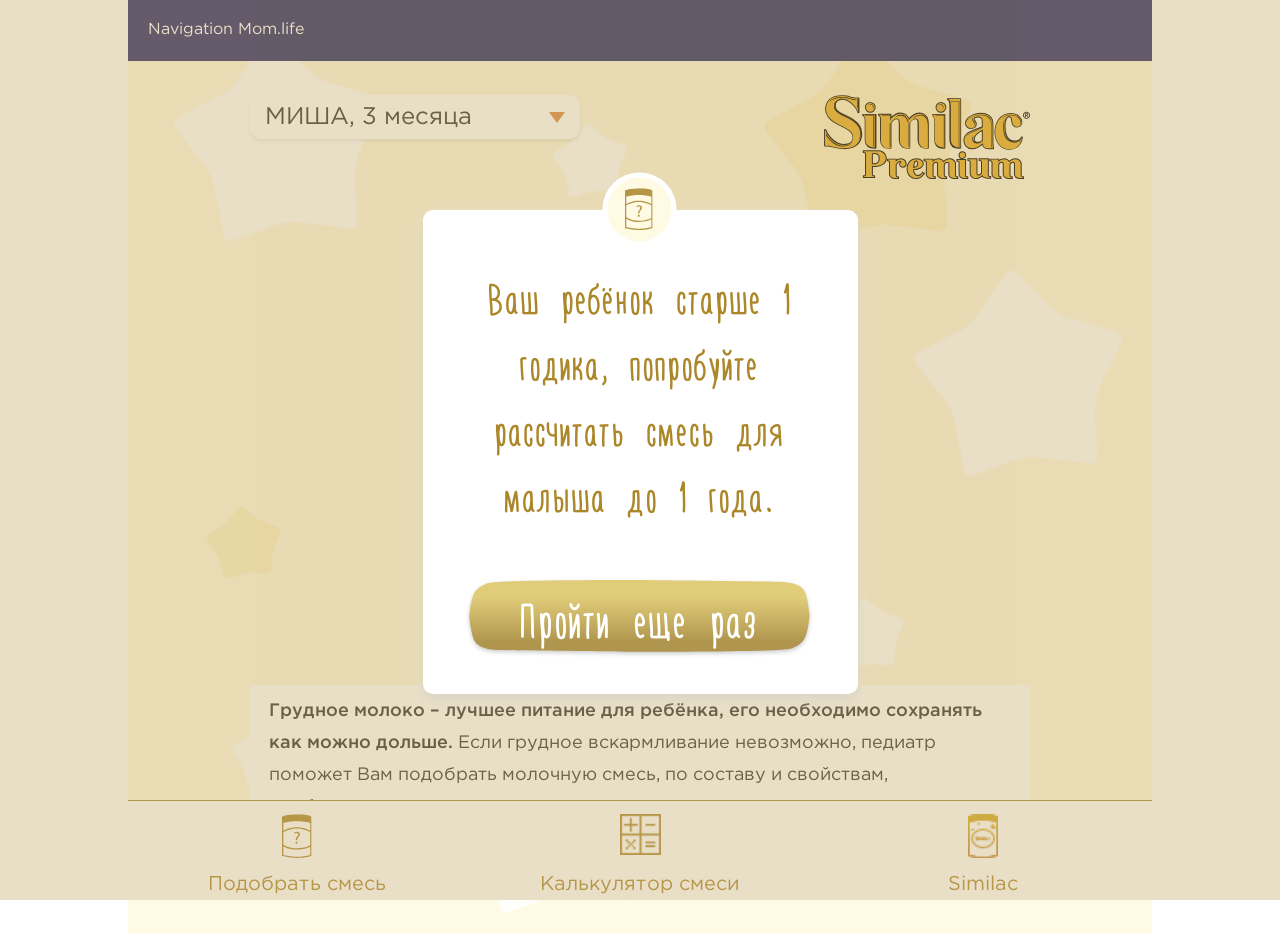
==== commit 8f826da3: "listing page" ====
--- a/public/birthday.html
+++ b/public/birthday.html
@@ -29,7 +29,7 @@
               <option value="АЛЕКСИС, 8 месяцев" data-id="3">АЛЕКСИС, 8 месяцев</option>
             </select>
           </div>
-          <div class="header__logo"><a href="index.html"><img src="images/logo.svg" alt="Similac Premium"></a></div>
+          <div class="header__logo"><a href="home.html"><img src="images/logo.svg" alt="Similac Premium"></a></div>
         </div>
         <div class="content__inner transparent">
           <ul class="pagination">
@@ -62,8 +62,8 @@
             <input type="checkbox" name="choice-warning" id="check"><span></span>
             <label for="check">Я согласна</label>
           </div>
+          <p><a class="primary__btn is-disabled popup-modal-dismiss" href="birthday.html">Хорошо</a></p>
         </form>
-        <p><a class="primary__btn is-disabled popup-modal-dismiss" href="birthday.html">Хорошо</a></p>
       </div>
       <div id="old-year">
         <div class="mfp-content popup">
--- a/public/css/style.css
+++ b/public/css/style.css
@@ -807,7 +807,7 @@
     left: 0;
     background: rgba(181, 150, 71, 0.3); }
   #old-year .popup {
-    top: 50%;
+    top: 40%;
     margin-top: -150px; }
     #old-year .popup:after {
       content: "";
